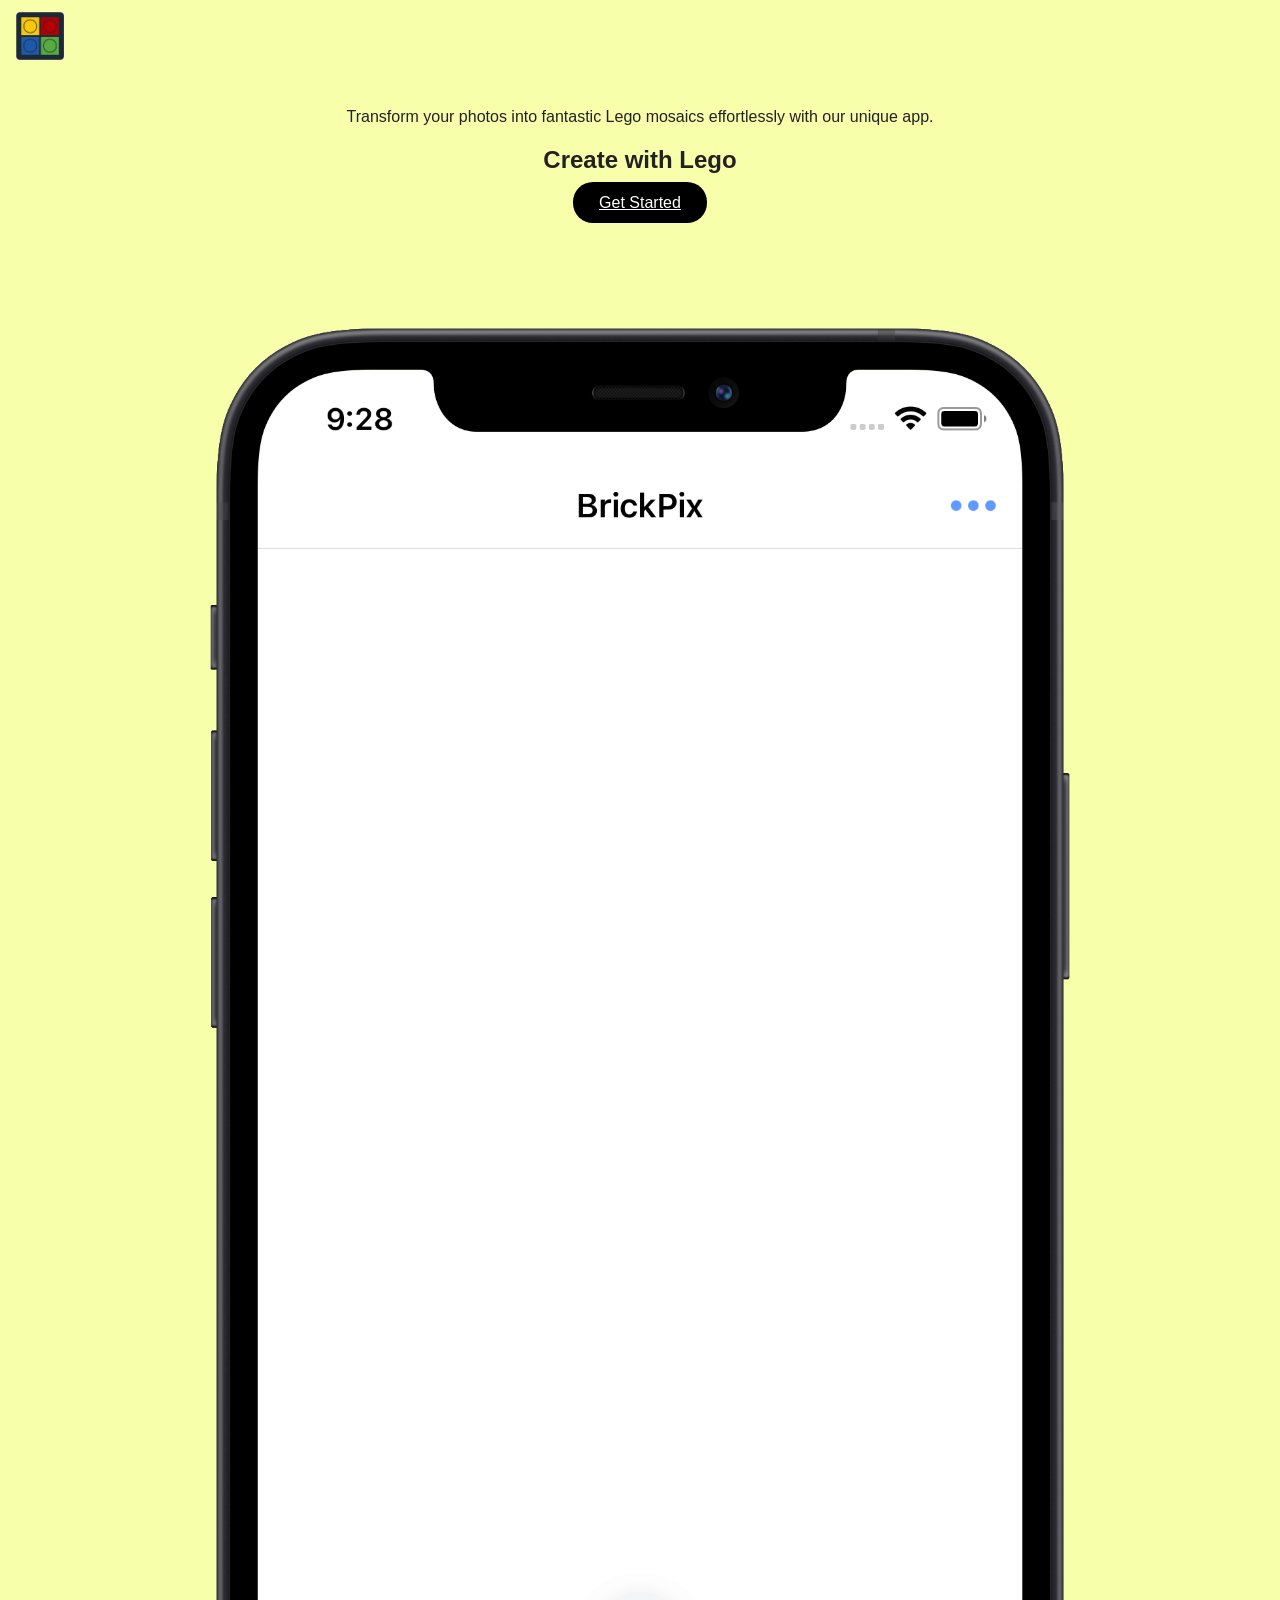
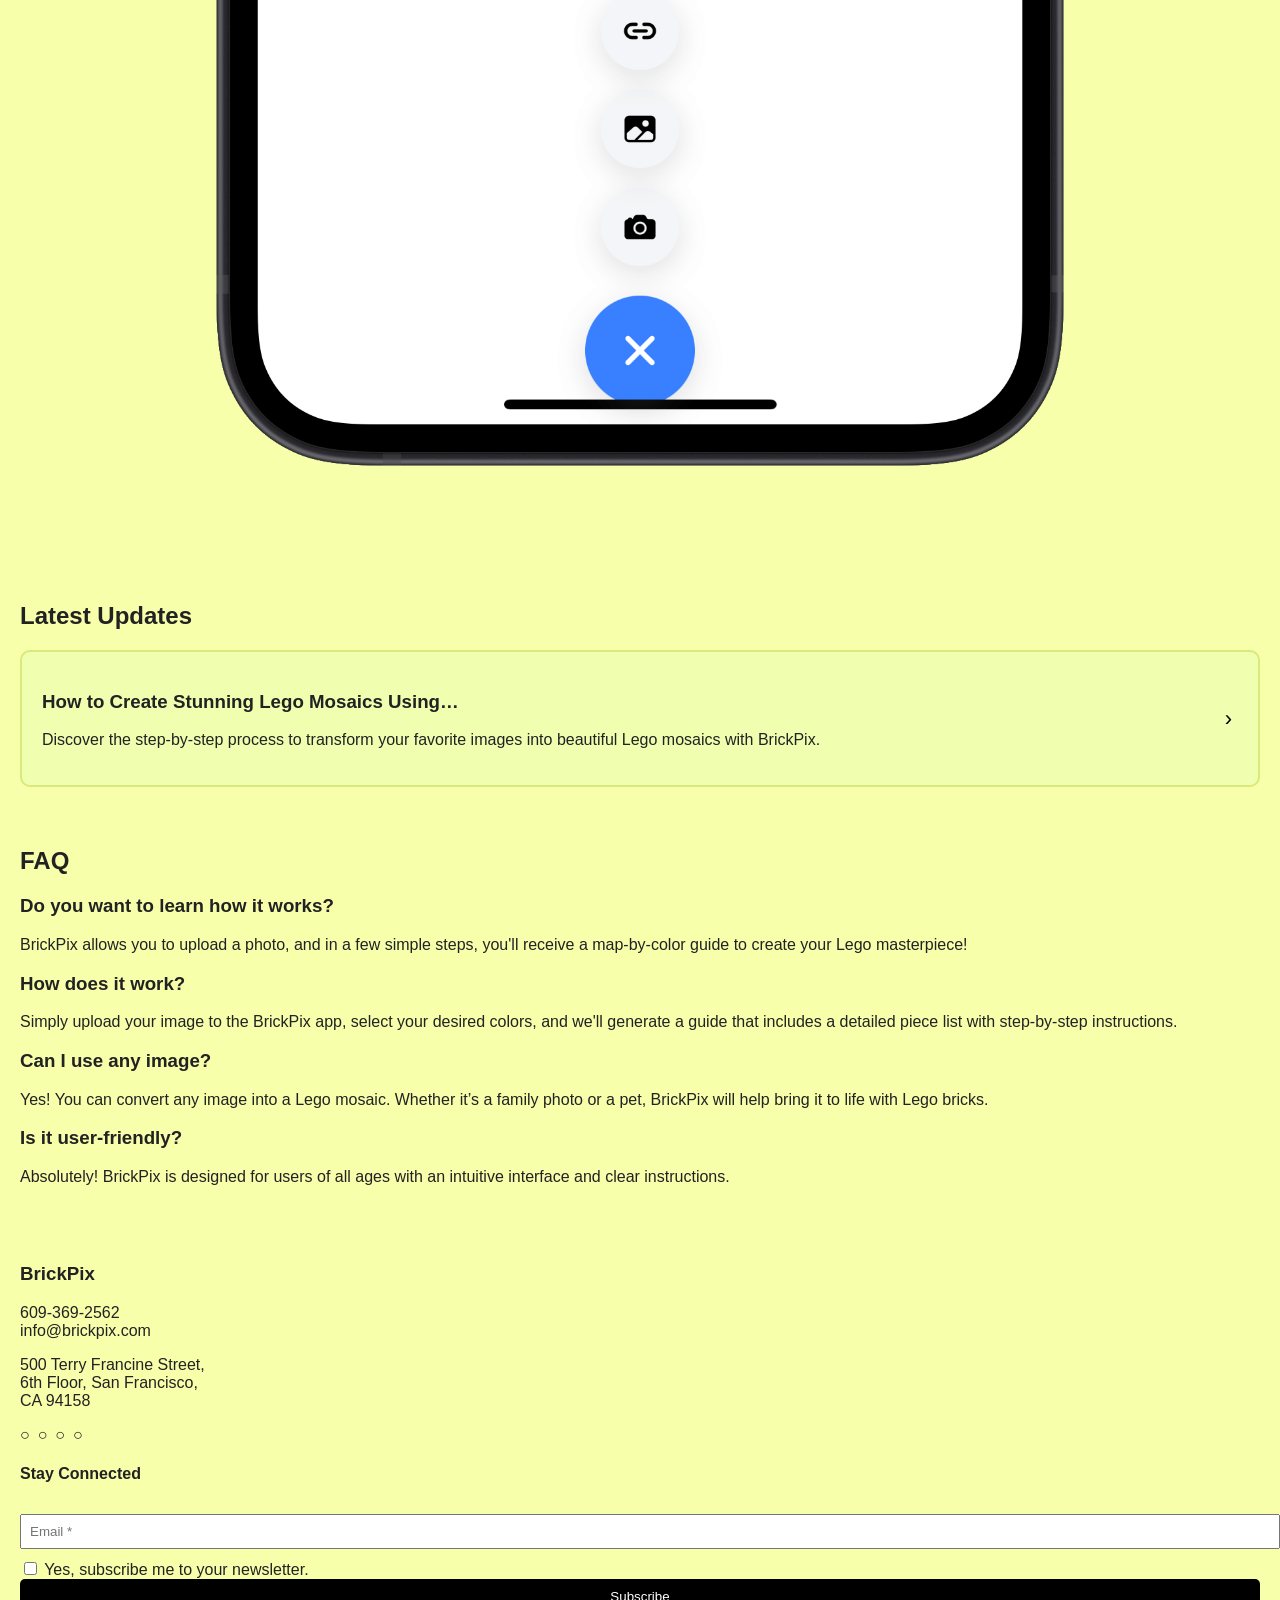
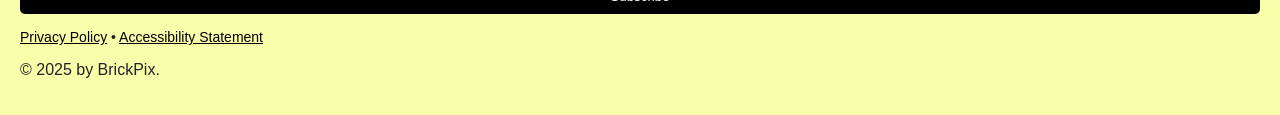
==== index.html @ 268034f1 "Refactor asset structure and update file references Moved images to an 'images' directory and CSS to" ====
<!DOCTYPE html>
<html lang="en">
<head>
    <meta charset="UTF-8">
    <meta name="viewport" content="width=device-width, initial-scale=1.0">
    <title>BrickPix</title>
    <link rel="stylesheet" href="css/styles.css">
</head>

<body>

<!-- HEADER -->
<header class="header">
    <div class="logo">
    <img src="images/logo.jpg" alt="BrickPix Logo">
    </div>
</header>

<!-- HERO SECTION -->
<section class="hero">
    <p class="subtitle">Transform your photos into fantastic Lego mosaics effortlessly with our unique app.</p>
    <h1>Create with Lego</h1>
    <a class="cta-btn" href="example-projects.html">Get Started</a>
</section>

<!-- START IMAGE SECTION -->
<section class="start-image">
    <img src="images/brickpix-example.png" alt="BrickPix App Start">
</section>

<!-- LATEST UPDATES SECTION -->
<section class="updates">
    <h2>Latest Updates</h2>

    <div class="update-card">
        <div class="card-content">
            <h3>How to Create Stunning Lego Mosaics Using…</h3>
            <p>Discover the step-by-step process to transform your favorite images into beautiful Lego mosaics with BrickPix.</p>
        </div>
        <button class="card-arrow">›</button>
    </div>
</section>

<!-- FAQ -->
<section class="faq">
    <h2>FAQ</h2>
    
    <div class="faq-item">
        <h3>Do you want to learn how it works?</h3>
        <p>BrickPix allows you to upload a photo, and in a few simple steps, you'll receive a map-by-color guide to create your Lego masterpiece!</p>
    </div>

    <div class="faq-item">
        <h3>How does it work?</h3>
        <p>Simply upload your image to the BrickPix app, select your desired colors, and we'll generate a guide that includes a detailed piece list with step-by-step instructions.</p>
    </div>

    <div class="faq-item">
        <h3>Can I use any image?</h3>
        <p>Yes! You can convert any image into a Lego mosaic. Whether it’s a family photo or a pet, BrickPix will help bring it to life with Lego bricks.</p>
    </div>

    <div class="faq-item">
        <h3>Is it user-friendly?</h3>
        <p>Absolutely! BrickPix is designed for users of all ages with an intuitive interface and clear instructions.</p>
    </div>
</section>

<!-- FOOTER -->
<footer class="footer">
    <h3>BrickPix</h3>

    <p>609-369-2562<br>info@brickpix.com</p>

    <p>500 Terry Francine Street,<br>6th Floor, San Francisco,<br>CA 94158</p>

    <div class="social-icons">
        <span>○</span><span>○</span><span>○</span><span>○</span>
    </div>

    <div class="newsletter">
        <h4>Stay Connected</h4>
        <input type="email" placeholder="Email *">
        <label>
            <input type="checkbox"> Yes, subscribe me to your newsletter.
        </label>
        <button class="subscribe-btn">Subscribe</button>
    </div>

    <div class="footer-links">
        <a href="#">Privacy Policy</a> • 
        <a href="#">Accessibility Statement</a>
    </div>

    <p class="copyright">© 2025 by BrickPix.</p>
</footer>

</body>
</html>


<!--Side note I did not use AI for this project. I started writing the pages on a different ide (Intellij) and copied the code to the current reposetory
I did however use AI to help with certain things such as try out adding different menu items I since removed them since it ocovered material that is yet to be covered-->
---- css/styles.css ----
body {
    margin: 0;
    font-family: Arial, sans-serif;
    background: #f7ffab;
    color: #222;
}

/* HEADER */
.header {
    display: flex;
    justify-content: space-between;
    align-items: center;
    padding: 12px 16px;
    background: #f7ffab;
}

/* LOGO */
.logo img {
    height: 48px;
    width: auto;
    display: block;
}



/* PREVIEW */
.hero {
    text-align: center;
    padding: 20px 15px;
}

/* START IMAGE SECTION */
.start-image {
    text-align: center;
    padding: 20px 15px;
    background: #f7ffab;
}

.start-image img {
    max-width: 80%;
    height: auto;
    display: block;
    margin: 0 auto;
    border-radius: 10px;
}

.subtitle {
    margin-bottom: 10px;
}

.cta-btn {
    background: black;
    color: white;
    border: none;
    padding: 12px 26px;
    border-radius: 20px;
    cursor: pointer;
}

/* PREVIEW */
.preview {
    margin-top: 20px;
    text-align: center;
}

.preview-text {
    margin-bottom: 10px;
    color: #444;
}

.phone-preview img {
    width: 140px;
}

/* Gallery / project images */
.project img {
    width: 100%;
    height: auto;
    display: block;
    border-radius: 6px;
}

/* Make preview images responsive */
.phone-preview img {
    max-width: 180px;
    width: 100%;
    height: auto;
}

/* UPDATES */
.updates {
    padding: 20px;
}

.update-card {
    background: #f0ffaf;
    border: 2px solid #d7ea7b;
    padding: 20px;
    display: flex;
    justify-content: space-between;
    border-radius: 10px;
}

.card-arrow {
    background: none;
    border: none;
    font-size: 22px;
}

/* MAGIC SECTION */
.magic {
    padding: 20px;
}

.magic-img {
    width: 100%;
    border-radius: 10px;
    margin: 15px 0;
}

.learn-btn {
    background: black;
    color: white;
    padding: 10px 20px;
    border-radius: 20px;
    border: none;
}

/* FAQ */
.faq {
    padding: 20px;
}

.faq-item {
    margin-bottom: 18px;
}

/* FOOTER */
.footer {
    padding: 20px;
    background: #f7ffab;
}

.social-icons span {
    margin-right: 8px;
}

.newsletter input[type="email"] {
    width: 100%;
    padding: 8px;
    margin: 10px 0;
}

.subscribe-btn {
    background: black;
    color: white;
    border: none;
    width: 100%;
    padding: 10px;
    border-radius: 5px;
}

.footer-links {
    margin: 15px 0;
    font-size: 14px;
}

.footer-links a {
    color: #000;
}

/* ------------------------------------------------------------------ */
/* About page styles (moved from inline <style> in about.html)        */
/* ------------------------------------------------------------------ */

.about-container {
    max-width: 800px;
    margin: 0 auto;
}

.about-hero {
    text-align: center;
    padding: 100px 20px 40px;
    background: linear-gradient(135deg, #f7ffab 0%, #eff8f0 100%);
}

.about-hero h1 {
    font-size: 32px;
    margin: 0 0 15px 0;
    color: #222;
}

.about-hero p {
    font-size: 16px;
    color: #555;
    max-width: 500px;
    margin: 0 auto 20px;
    line-height: 1.6;
}

.about-content {
    padding: 40px 20px;
}

.about-section {
    margin-bottom: 40px;
}

.about-section h2 {
    font-size: 24px;
    margin: 0 0 15px 0;
    color: #222;
    border-bottom: 3px solid #d7ea7b;
    padding-bottom: 10px;
}

.about-section p {
    font-size: 16px;
    line-height: 1.8;
    color: #444;
    margin: 0 0 15px 0;
}

.steps-container {
    display: grid;
    grid-template-columns: repeat(auto-fit, minmax(200px, 1fr));
    gap: 20px;
    margin: 20px 0;
}

.step {
    background: #f0ffaf;
    border: 2px solid #d7ea7b;
    border-radius: 10px;
    padding: 20px;
    text-align: center;
}

.step-number {
    display: inline-block;
    width: 40px;
    height: 40px;
    background: #000;
    color: #f7ffab;
    border-radius: 50%;
    line-height: 40px;
    font-weight: bold;
    font-size: 18px;
    margin-bottom: 10px;
}

.step h3 {
    font-size: 18px;
    margin: 10px 0;
    color: #222;
}

.step p {
    font-size: 14px;
    color: #555;
    margin: 0;
    line-height: 1.6;
}

.features-list {
    list-style: none;
    padding: 0;
    margin: 20px 0;
}

.features-list li {
    padding: 12px 0 12px 35px;
    position: relative;
    font-size: 16px;
    color: #444;
    line-height: 1.6;
}

.features-list li:before {
    content: "✓";
    position: absolute;
    left: 0;
    color: #000;
    font-weight: bold;
    font-size: 20px;
}

.cta-section {
    background: #f0ffaf;
    border: 2px solid #d7ea7b;
    border-radius: 10px;
    padding: 30px 20px;
    text-align: center;
    margin-top: 40px;
}

.cta-section h2 {
    border: none;
    margin-bottom: 15px;
}

.cta-section p {
    margin-bottom: 20px;
}

.cta-btn-about {
    background: #000;
    color: #f7ffab;
    border: none;
    padding: 12px 30px;
    border-radius: 20px;
    font-size: 16px;
    font-weight: bold;
    cursor: pointer;
    transition: all 0.3s ease;
}

.cta-btn-about:hover {
    background: #333;
    transform: scale(1.05);
}

.about-footer {
    padding: 40px 20px;
    background: #f7ffab;
    border-top: 2px solid #d7ea7b;
    text-align: center;
    font-size: 14px;
    color: #666;
}

@media (max-width: 600px) {
    .about-hero {
        padding: 80px 15px 30px;
    }

    .about-hero h1 {
        font-size: 24px;
    }

    .about-content {
        padding: 30px 15px;
    }

    .steps-container {
        grid-template-columns: 1fr;
    }
}

/* ------------------------------------------------------------------ */
/* Example projects page styles (moved from inline <style> in example-projects.html) */
/* ------------------------------------------------------------------ */

.projects-container { max-width:420px; margin:0 auto; background:#f6fda6; padding:12px; }
.projects-header { display:flex; align-items:center; justify-content:space-between; margin-bottom:8px; }
.projects-header img { height:36px; }
.projects-title { font-size:20px; font-weight:700; margin:14px 0; }

.gallery { display:flex; flex-direction:column; gap:12px; align-items:center; }
.project {
    background:#fff;
    padding:6px;
    border-radius:4px;
    overflow:hidden;
    width:100%;
    max-width:360px;
    box-sizing:border-box;
    box-shadow: 0 1px 3px rgba(0,0,0,0.08);
}
.project img { width:100%; height:auto; display:block; }

.projects-footer { margin-top:18px; font-size:14px; color:#222; }

@media(max-width:420px){
    .projects-container{ padding:10px; }
    .project { max-width:320px; }
}

@media(min-width:700px){ .projects-container{ max-width:720px; } }
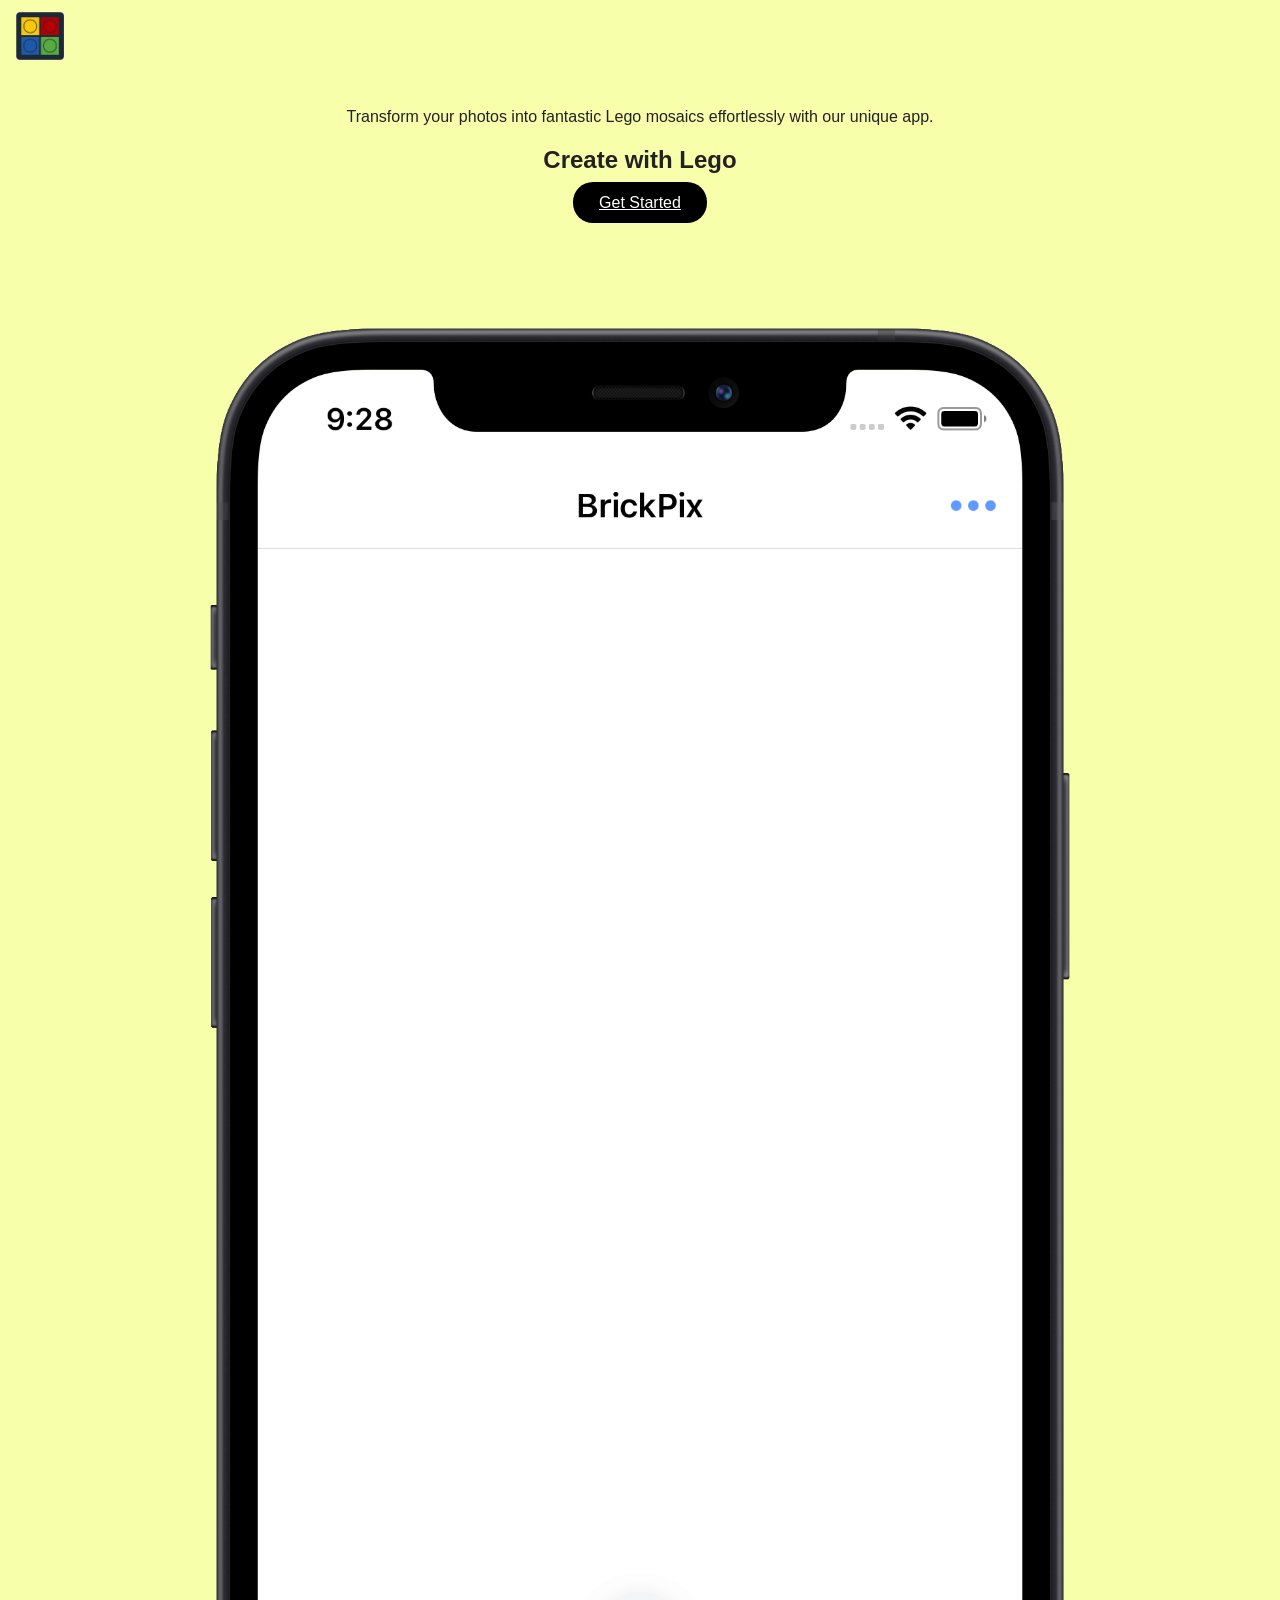
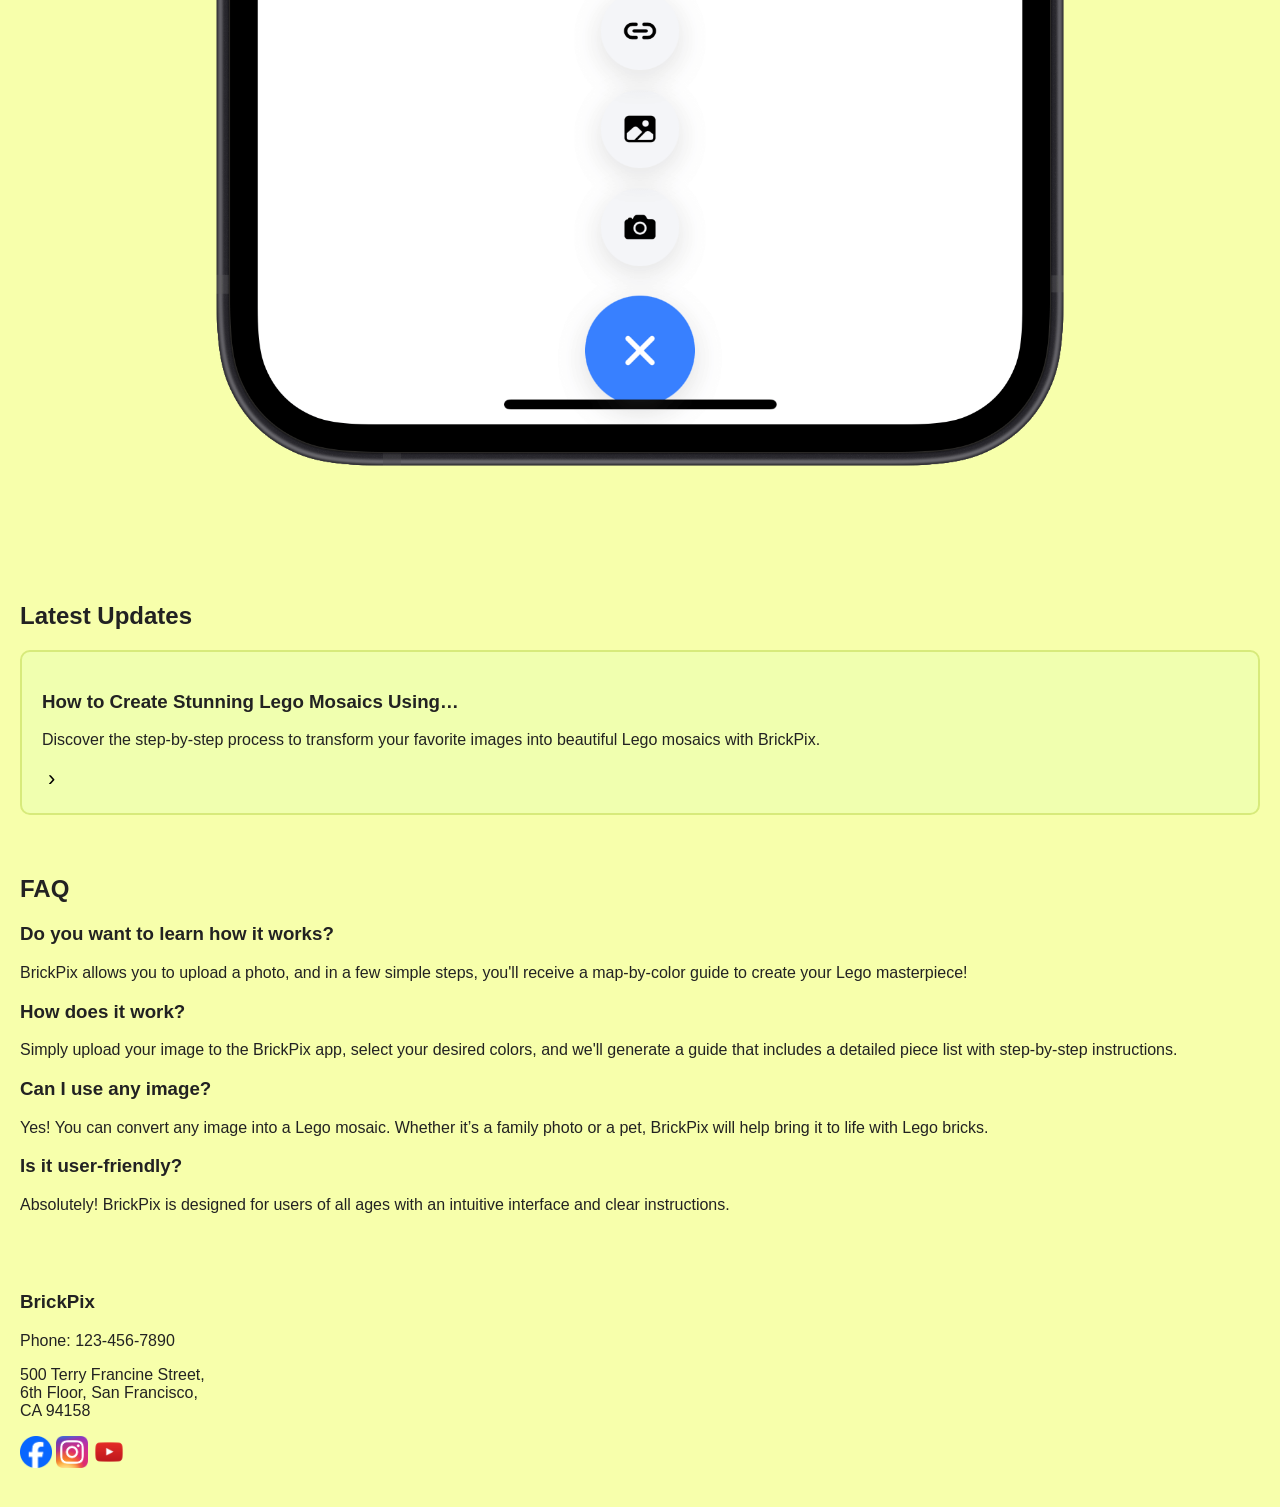
==== commit 456a0ab1: "Add social media icons to site footer Replaced the old footer design in about.html, index.html, and " ====
--- a/index.html
+++ b/index.html
@@ -69,35 +69,14 @@
 <!-- FOOTER -->
 <footer class="footer">
     <h3>BrickPix</h3>
-
-    <p>609-369-2562<br>info@brickpix.com</p>
-
+    <p>Phone: 123-456-7890</p>
     <p>500 Terry Francine Street,<br>6th Floor, San Francisco,<br>CA 94158</p>
-
-    <div class="social-icons">
-        <span>○</span><span>○</span><span>○</span><span>○</span>
+    <div class="social-media">
+        <a href="https://www.facebook.com/brickpixapp" target="_blank" rel="noopener" aria-label="Facebook" class="social-icon facebook-icon"></a>
+        <a href="https://www.instagram.com/brickpixapp" target="_blank" rel="noopener" aria-label="Instagram" class="social-icon instagram-icon"></a>
+        <a href="https://www.youtube.com/channel/UCyL6rM4bkjbkllDeZW1qzYA" target="_blank" rel="noopener" aria-label="YouTube" class="social-icon youtube-icon"></a>
     </div>
-
-    <div class="newsletter">
-        <h4>Stay Connected</h4>
-        <input type="email" placeholder="Email *">
-        <label>
-            <input type="checkbox"> Yes, subscribe me to your newsletter.
-        </label>
-        <button class="subscribe-btn">Subscribe</button>
-    </div>
-
-    <div class="footer-links">
-        <a href="#">Privacy Policy</a> • 
-        <a href="#">Accessibility Statement</a>
-    </div>
-
-    <p class="copyright">© 2025 by BrickPix.</p>
 </footer>
 
 </body>
 </html>
-
-
-<!--Side note I did not use AI for this project. I started writing the pages on a different ide (Intellij) and copied the code to the current reposetory
-I did however use AI to help with certain things such as try out adding different menu items I since removed them since it ocovered material that is yet to be covered-->
--- a/css/styles.css
+++ b/css/styles.css
@@ -7,7 +7,6 @@
 
 /* HEADER */
 .header {
-    display: flex;
     justify-content: space-between;
     align-items: center;
     padding: 12px 16px;
@@ -20,8 +19,6 @@
     width: auto;
     display: block;
 }
-
-
 
 /* PREVIEW */
 .hero {
@@ -57,36 +54,6 @@
     cursor: pointer;
 }
 
-/* PREVIEW */
-.preview {
-    margin-top: 20px;
-    text-align: center;
-}
-
-.preview-text {
-    margin-bottom: 10px;
-    color: #444;
-}
-
-.phone-preview img {
-    width: 140px;
-}
-
-/* Gallery / project images */
-.project img {
-    width: 100%;
-    height: auto;
-    display: block;
-    border-radius: 6px;
-}
-
-/* Make preview images responsive */
-.phone-preview img {
-    max-width: 180px;
-    width: 100%;
-    height: auto;
-}
-
 /* UPDATES */
 .updates {
     padding: 20px;
@@ -96,7 +63,6 @@
     background: #f0ffaf;
     border: 2px solid #d7ea7b;
     padding: 20px;
-    display: flex;
     justify-content: space-between;
     border-radius: 10px;
 }
@@ -107,25 +73,6 @@
     font-size: 22px;
 }
 
-/* MAGIC SECTION */
-.magic {
-    padding: 20px;
-}
-
-.magic-img {
-    width: 100%;
-    border-radius: 10px;
-    margin: 15px 0;
-}
-
-.learn-btn {
-    background: black;
-    color: white;
-    padding: 10px 20px;
-    border-radius: 20px;
-    border: none;
-}
-
 /* FAQ */
 .faq {
     padding: 20px;
@@ -139,16 +86,6 @@
 .footer {
     padding: 20px;
     background: #f7ffab;
-}
-
-.social-icons span {
-    margin-right: 8px;
-}
-
-.newsletter input[type="email"] {
-    width: 100%;
-    padding: 8px;
-    margin: 10px 0;
 }
 
 .subscribe-btn {
@@ -168,10 +105,6 @@
 .footer-links a {
     color: #000;
 }
-
-/* ------------------------------------------------------------------ */
-/* About page styles (moved from inline <style> in about.html)        */
-/* ------------------------------------------------------------------ */
 
 .about-container {
     max-width: 800px;
@@ -320,43 +253,34 @@
     transform: scale(1.05);
 }
 
-.about-footer {
-    padding: 40px 20px;
-    background: #f7ffab;
-    border-top: 2px solid #d7ea7b;
-    text-align: center;
-    font-size: 14px;
-    color: #666;
-}
-
-@media (max-width: 600px) {
-    .about-hero {
-        padding: 80px 15px 30px;
-    }
-
-    .about-hero h1 {
-        font-size: 24px;
-    }
-
-    .about-content {
-        padding: 30px 15px;
-    }
-
-    .steps-container {
-        grid-template-columns: 1fr;
-    }
-}
-
-/* ------------------------------------------------------------------ */
-/* Example projects page styles (moved from inline <style> in example-projects.html) */
-/* ------------------------------------------------------------------ */
-
-.projects-container { max-width:420px; margin:0 auto; background:#f6fda6; padding:12px; }
-.projects-header { display:flex; align-items:center; justify-content:space-between; margin-bottom:8px; }
-.projects-header img { height:36px; }
-.projects-title { font-size:20px; font-weight:700; margin:14px 0; }
-
-.gallery { display:flex; flex-direction:column; gap:12px; align-items:center; }
+.projects-container { 
+    max-width:420px; 
+    margin:0 auto; 
+    background:#f6fda6; 
+    padding:12px; 
+}
+
+.projects-header {  
+    align-items:center; 
+    justify-content:space-between; 
+    margin-bottom:8px; 
+}
+
+.projects-header img { 
+    height:36px; 
+}
+
+.projects-title { 
+    font-size:20px; 
+    font-weight:700; 
+    margin:14px 0; 
+}
+
+.gallery { 
+    gap:12px; 
+    align-items:center; 
+}
+
 .project {
     background:#fff;
     padding:6px;
@@ -371,6 +295,39 @@
 
 .projects-footer { margin-top:18px; font-size:14px; color:#222; }
 
+/* SOCIAL MEDIA */
+.social-media {
+    gap: 15px;
+    margin: 15px 0;
+    justify-content: center;
+}
+
+.social-media a {
+    display: inline-block;
+    text-decoration: none;
+}
+
+.social-icon {
+    width: 32px;
+    height: 32px;
+    display: block;
+    background-size: contain;
+    background-repeat: no-repeat;
+    background-position: center;
+}
+
+.facebook-icon {
+    background-image: url('../images/facebook.png');
+}
+
+.instagram-icon {
+    background-image: url('../images/instagram.png');
+}
+
+.youtube-icon {
+    background-image: url('../images/youtube.png');
+}
+
 @media(max-width:420px){
     .projects-container{ padding:10px; }
     .project { max-width:320px; }
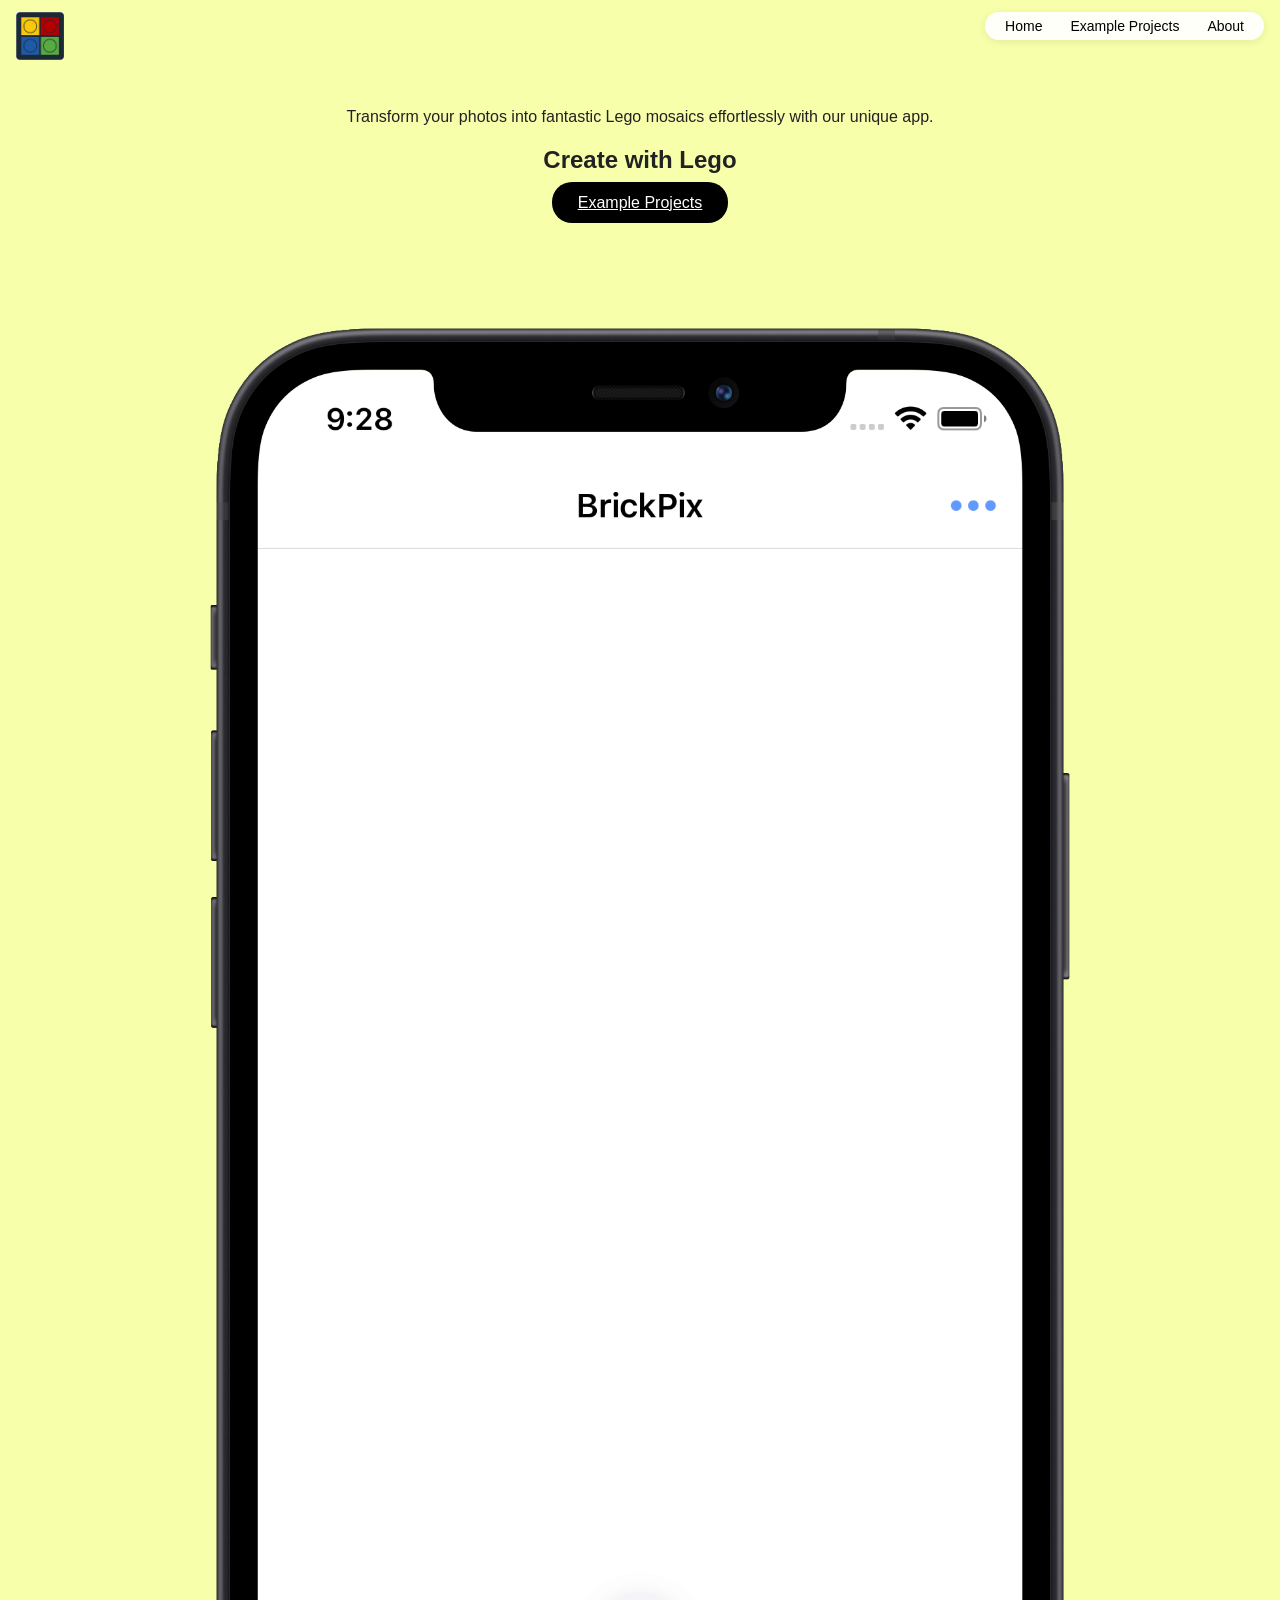
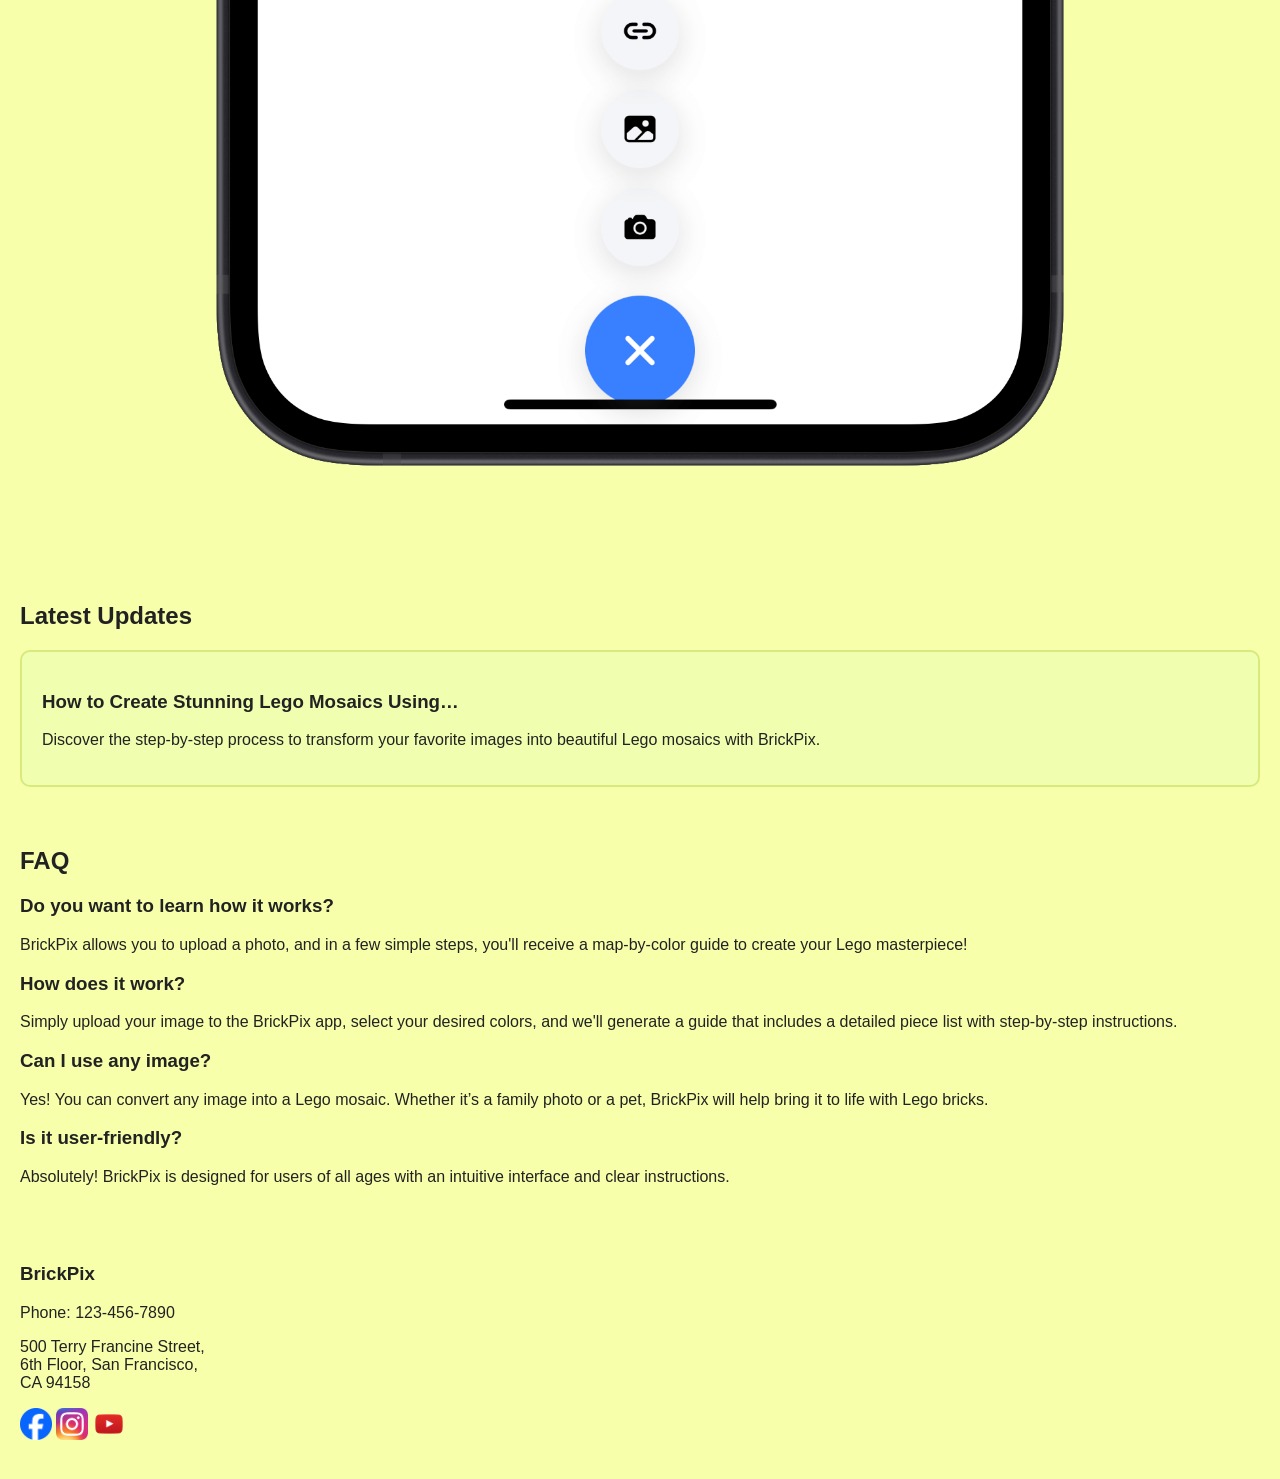
==== commit 88dab75b: "Add top-right navigation and update image references" ====
--- a/index.html
+++ b/index.html
@@ -1,82 +1,98 @@
 <!DOCTYPE html>
 <html lang="en">
+
 <head>
     <meta charset="UTF-8">
     <meta name="viewport" content="width=device-width, initial-scale=1.0">
     <title>BrickPix</title>
     <link rel="stylesheet" href="css/styles.css">
+
+    <!-- HEADER -->
+    <header class="header">
+        <div class="logo">
+            <img src="images/logo.jpg" alt="BrickPix Logo">
+        </div>
+    </header>
+
 </head>
 
 <body>
+    <!-- TOP-RIGHT NAVIGATION -->
+    <nav class="site-nav" aria-label="Main navigation">
+        <ul>
+            <li><a href="index.html">Home</a></li>
+            <li><a href="example-projects.html">Example Projects</a></li>
+            <li><a href="about.html">About</a></li>
+        </ul>
+    </nav>
+    <!-- HERO SECTION -->
+    <section class="hero">
+        <p class="subtitle">Transform your photos into fantastic Lego mosaics effortlessly with our unique app.</p>
+        <h1>Create with Lego</h1>
+        <a class="cta-btn" href="example-projects.html">Example Projects</a>
+    </section>
 
-<!-- HEADER -->
-<header class="header">
-    <div class="logo">
-    <img src="images/logo.jpg" alt="BrickPix Logo">
-    </div>
-</header>
+    <!-- START IMAGE SECTION -->
+    <section class="start-image">
+        <img src="images/brickpix-example.png" alt="BrickPix App Start">
+    </section>
 
-<!-- HERO SECTION -->
-<section class="hero">
-    <p class="subtitle">Transform your photos into fantastic Lego mosaics effortlessly with our unique app.</p>
-    <h1>Create with Lego</h1>
-    <a class="cta-btn" href="example-projects.html">Get Started</a>
-</section>
+    <!-- LATEST UPDATES SECTION -->
+    <section class="updates">
+        <h2>Latest Updates</h2>
 
-<!-- START IMAGE SECTION -->
-<section class="start-image">
-    <img src="images/brickpix-example.png" alt="BrickPix App Start">
-</section>
+        <div class="update-card">
+            <div class="card-content">
+                <h3>How to Create Stunning Lego Mosaics Using…</h3>
+                <p>Discover the step-by-step process to transform your favorite images into beautiful Lego mosaics with
+                    BrickPix.</p>
+            </div>
+        </div>
+    </section>
 
-<!-- LATEST UPDATES SECTION -->
-<section class="updates">
-    <h2>Latest Updates</h2>
+    <!-- FAQ -->
+    <section class="faq">
+        <h2>FAQ</h2>
 
-    <div class="update-card">
-        <div class="card-content">
-            <h3>How to Create Stunning Lego Mosaics Using…</h3>
-            <p>Discover the step-by-step process to transform your favorite images into beautiful Lego mosaics with BrickPix.</p>
+        <div class="faq-item">
+            <h3>Do you want to learn how it works?</h3>
+            <p>BrickPix allows you to upload a photo, and in a few simple steps, you'll receive a map-by-color guide to
+                create your Lego masterpiece!</p>
         </div>
-        <button class="card-arrow">›</button>
-    </div>
-</section>
 
-<!-- FAQ -->
-<section class="faq">
-    <h2>FAQ</h2>
-    
-    <div class="faq-item">
-        <h3>Do you want to learn how it works?</h3>
-        <p>BrickPix allows you to upload a photo, and in a few simple steps, you'll receive a map-by-color guide to create your Lego masterpiece!</p>
-    </div>
+        <div class="faq-item">
+            <h3>How does it work?</h3>
+            <p>Simply upload your image to the BrickPix app, select your desired colors, and we'll generate a guide that
+                includes a detailed piece list with step-by-step instructions.</p>
+        </div>
 
-    <div class="faq-item">
-        <h3>How does it work?</h3>
-        <p>Simply upload your image to the BrickPix app, select your desired colors, and we'll generate a guide that includes a detailed piece list with step-by-step instructions.</p>
-    </div>
+        <div class="faq-item">
+            <h3>Can I use any image?</h3>
+            <p>Yes! You can convert any image into a Lego mosaic. Whether it’s a family photo or a pet, BrickPix will
+                help bring it to life with Lego bricks.</p>
+        </div>
 
-    <div class="faq-item">
-        <h3>Can I use any image?</h3>
-        <p>Yes! You can convert any image into a Lego mosaic. Whether it’s a family photo or a pet, BrickPix will help bring it to life with Lego bricks.</p>
-    </div>
+        <div class="faq-item">
+            <h3>Is it user-friendly?</h3>
+            <p>Absolutely! BrickPix is designed for users of all ages with an intuitive interface and clear
+                instructions.</p>
+        </div>
+    </section>
 
-    <div class="faq-item">
-        <h3>Is it user-friendly?</h3>
-        <p>Absolutely! BrickPix is designed for users of all ages with an intuitive interface and clear instructions.</p>
-    </div>
-</section>
-
+</body>
 <!-- FOOTER -->
 <footer class="footer">
     <h3>BrickPix</h3>
     <p>Phone: 123-456-7890</p>
     <p>500 Terry Francine Street,<br>6th Floor, San Francisco,<br>CA 94158</p>
     <div class="social-media">
-        <a href="https://www.facebook.com/brickpixapp" target="_blank" rel="noopener" aria-label="Facebook" class="social-icon facebook-icon"></a>
-        <a href="https://www.instagram.com/brickpixapp" target="_blank" rel="noopener" aria-label="Instagram" class="social-icon instagram-icon"></a>
-        <a href="https://www.youtube.com/channel/UCyL6rM4bkjbkllDeZW1qzYA" target="_blank" rel="noopener" aria-label="YouTube" class="social-icon youtube-icon"></a>
+        <a href="https://www.facebook.com/brickpixapp" target="_blank" rel="noopener" aria-label="Facebook"
+            class="social-icon facebook-icon"></a>
+        <a href="https://www.instagram.com/brickpixapp" target="_blank" rel="noopener" aria-label="Instagram"
+            class="social-icon instagram-icon"></a>
+        <a href="https://www.youtube.com/channel/UCyL6rM4bkjbkllDeZW1qzYA" target="_blank" rel="noopener"
+            aria-label="YouTube" class="social-icon youtube-icon"></a>
     </div>
 </footer>
 
-</body>
-</html>
+</html>
--- a/css/styles.css
+++ b/css/styles.css
@@ -328,10 +328,29 @@
     background-image: url('../images/youtube.png');
 }
 
-@media(max-width:420px){
-    .projects-container{ padding:10px; }
-    .project { max-width:320px; }
-}
-
-@media(min-width:700px){ .projects-container{ max-width:720px; } }
-
+/* SITE NAV */
+.site-nav {
+    position: fixed;
+    top: 12px;
+    right: 16px;
+    z-index: 1000;
+    background: rgba(255,255,255,0.92);
+    border-radius: 200px;
+    padding: 6px 10px;
+    box-shadow: 0 2px 8px rgba(0,0,0,0.08);
+    align-items: center;
+    font-size: 14px;
+}
+.site-nav ul {
+    list-style: none;
+    margin: 0;
+    padding: 0;
+    display: flex;
+    gap: 8px;
+}
+.site-nav a {
+    color: #000;
+    text-decoration: none;
+    padding: 6px 10px;
+    border-radius: 200px;
+}
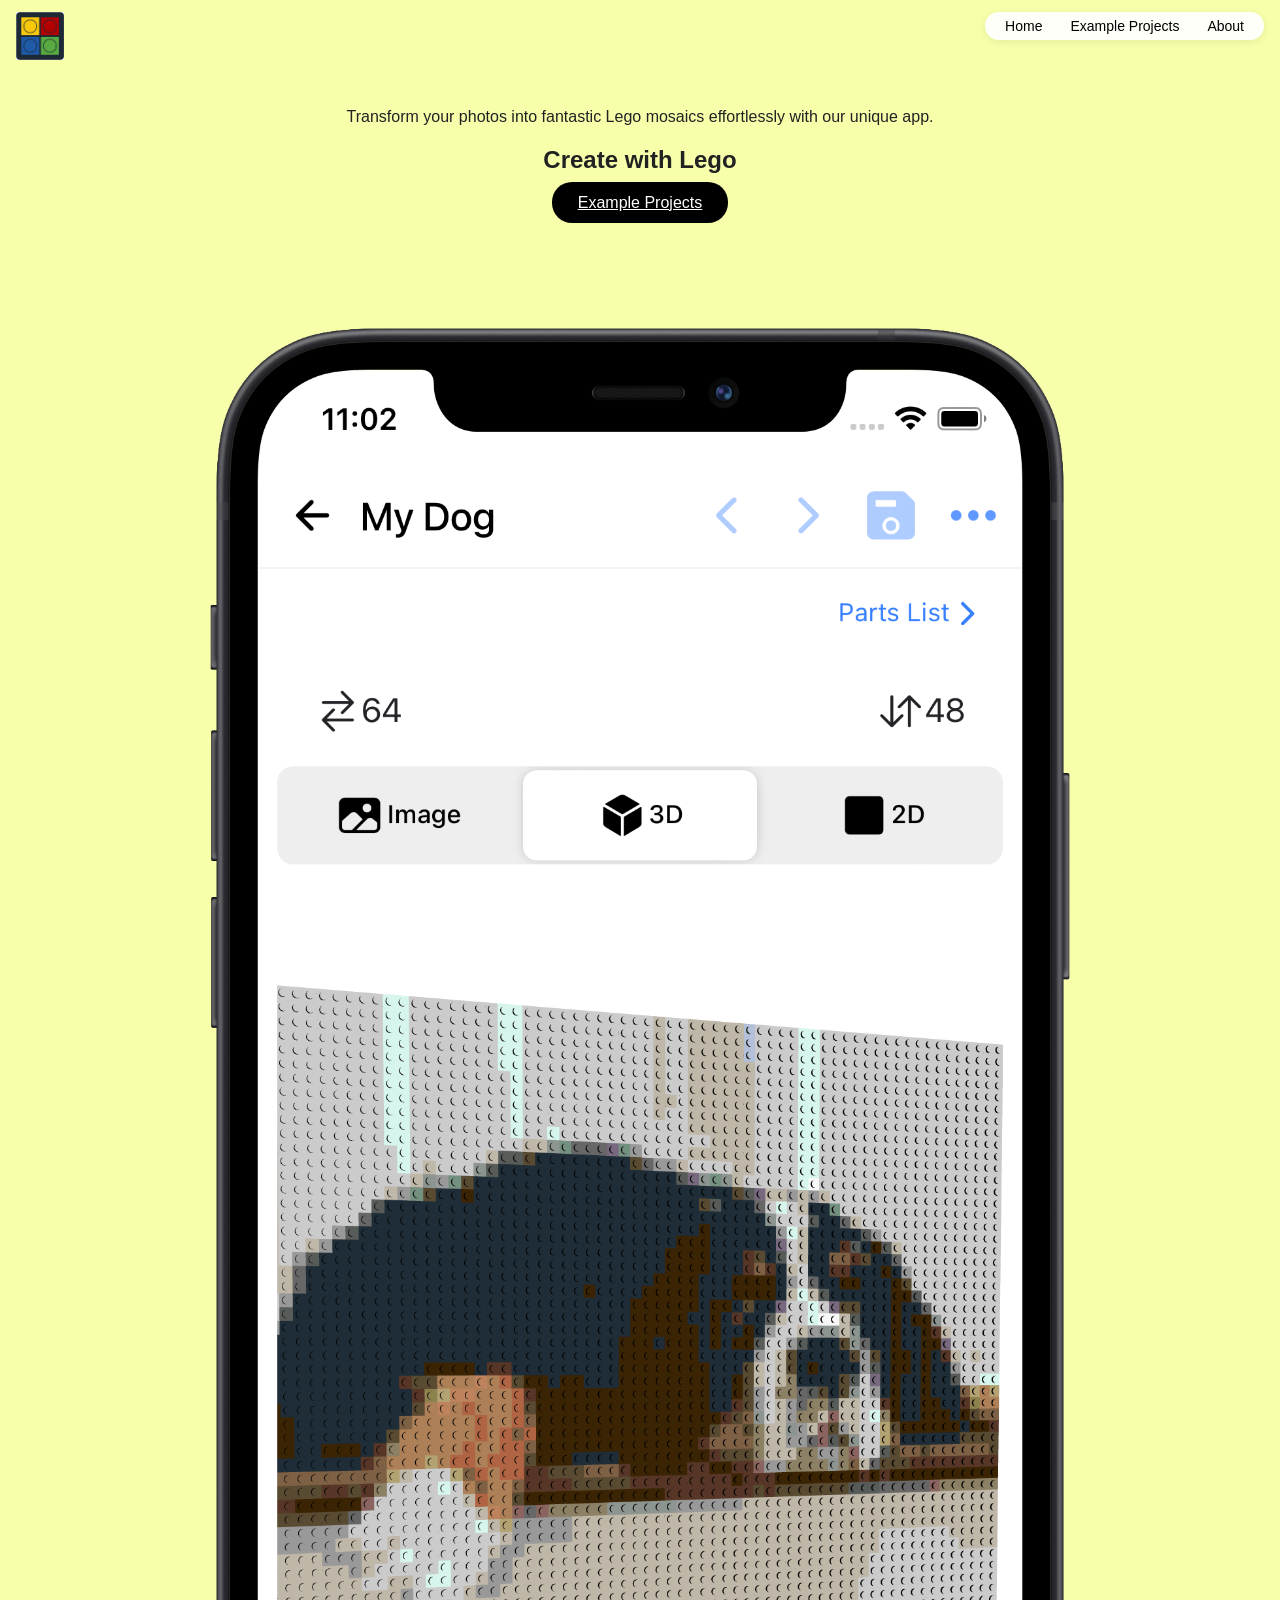
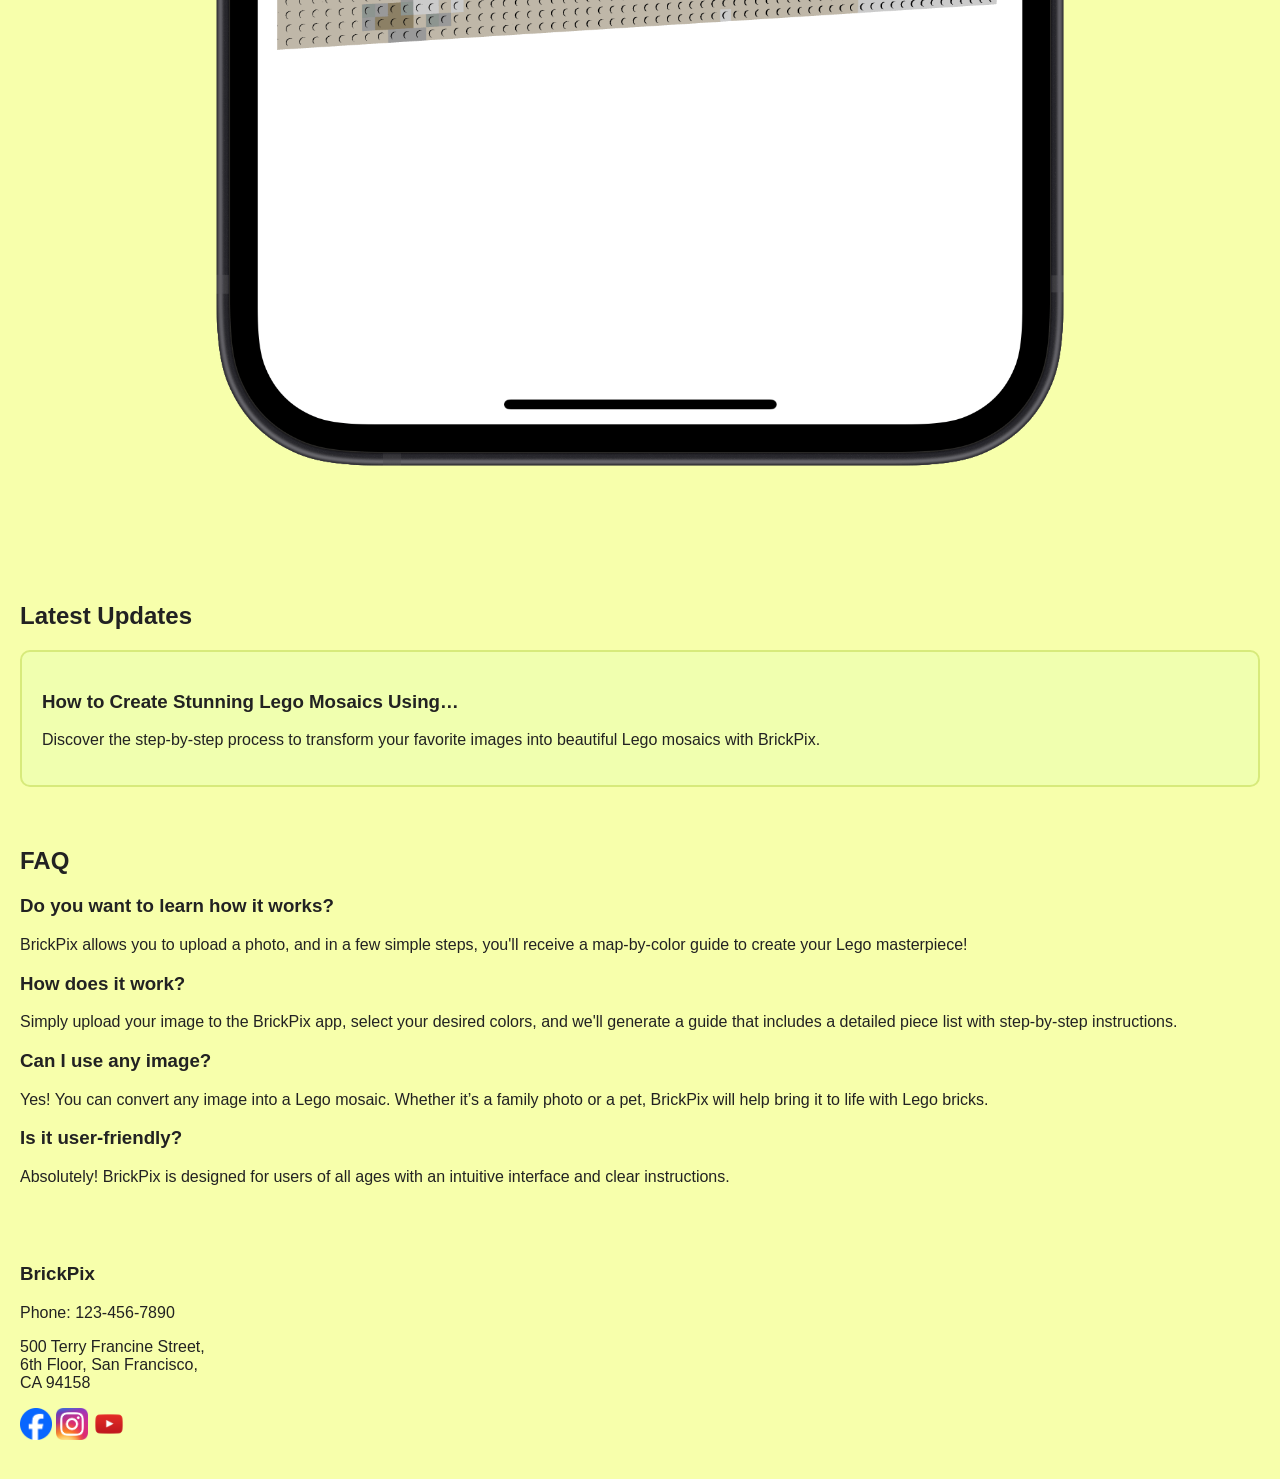
==== commit 912a98f2: "changed comments" ====
--- a/index.html
+++ b/index.html
@@ -7,7 +7,7 @@
     <title>BrickPix</title>
     <link rel="stylesheet" href="css/styles.css">
 
-    <!-- HEADER -->
+    <!-- header -->
     <header class="header">
         <div class="logo">
             <img src="images/logo.jpg" alt="BrickPix Logo">
@@ -17,7 +17,7 @@
 </head>
 
 <body>
-    <!-- TOP-RIGHT NAVIGATION -->
+    <!-- nav -->
     <nav class="site-nav" aria-label="Main navigation">
         <ul>
             <li><a href="index.html">Home</a></li>
@@ -25,19 +25,19 @@
             <li><a href="about.html">About</a></li>
         </ul>
     </nav>
-    <!-- HERO SECTION -->
+    <!-- hero section -->
     <section class="hero">
         <p class="subtitle">Transform your photos into fantastic Lego mosaics effortlessly with our unique app.</p>
         <h1>Create with Lego</h1>
         <a class="cta-btn" href="example-projects.html">Example Projects</a>
     </section>
 
-    <!-- START IMAGE SECTION -->
+    <!-- start image section -->
     <section class="start-image">
         <img src="images/brickpix-example.png" alt="BrickPix App Start">
     </section>
 
-    <!-- LATEST UPDATES SECTION -->
+    <!-- latest updates section -->
     <section class="updates">
         <h2>Latest Updates</h2>
 
@@ -50,7 +50,7 @@
         </div>
     </section>
 
-    <!-- FAQ -->
+    <!-- faq -->
     <section class="faq">
         <h2>FAQ</h2>
 
@@ -80,12 +80,13 @@
     </section>
 
 </body>
-<!-- FOOTER -->
+<!-- footer -->
 <footer class="footer">
     <h3>BrickPix</h3>
     <p>Phone: 123-456-7890</p>
     <p>500 Terry Francine Street,<br>6th Floor, San Francisco,<br>CA 94158</p>
     <div class="social-media">
+        <!-- Links to each social media -->
         <a href="https://www.facebook.com/brickpixapp" target="_blank" rel="noopener" aria-label="Facebook"
             class="social-icon facebook-icon"></a>
         <a href="https://www.instagram.com/brickpixapp" target="_blank" rel="noopener" aria-label="Instagram"
--- a/css/styles.css
+++ b/css/styles.css
@@ -11,6 +11,7 @@
     align-items: center;
     padding: 12px 16px;
     background: #f7ffab;
+    position: relative;
 }
 
 /* LOGO */
@@ -330,7 +331,8 @@
 
 /* SITE NAV */
 .site-nav {
-    position: fixed;
+    /* I changed the position of the nav relative to the header */
+    position: absolute;
     top: 12px;
     right: 16px;
     z-index: 1000;
